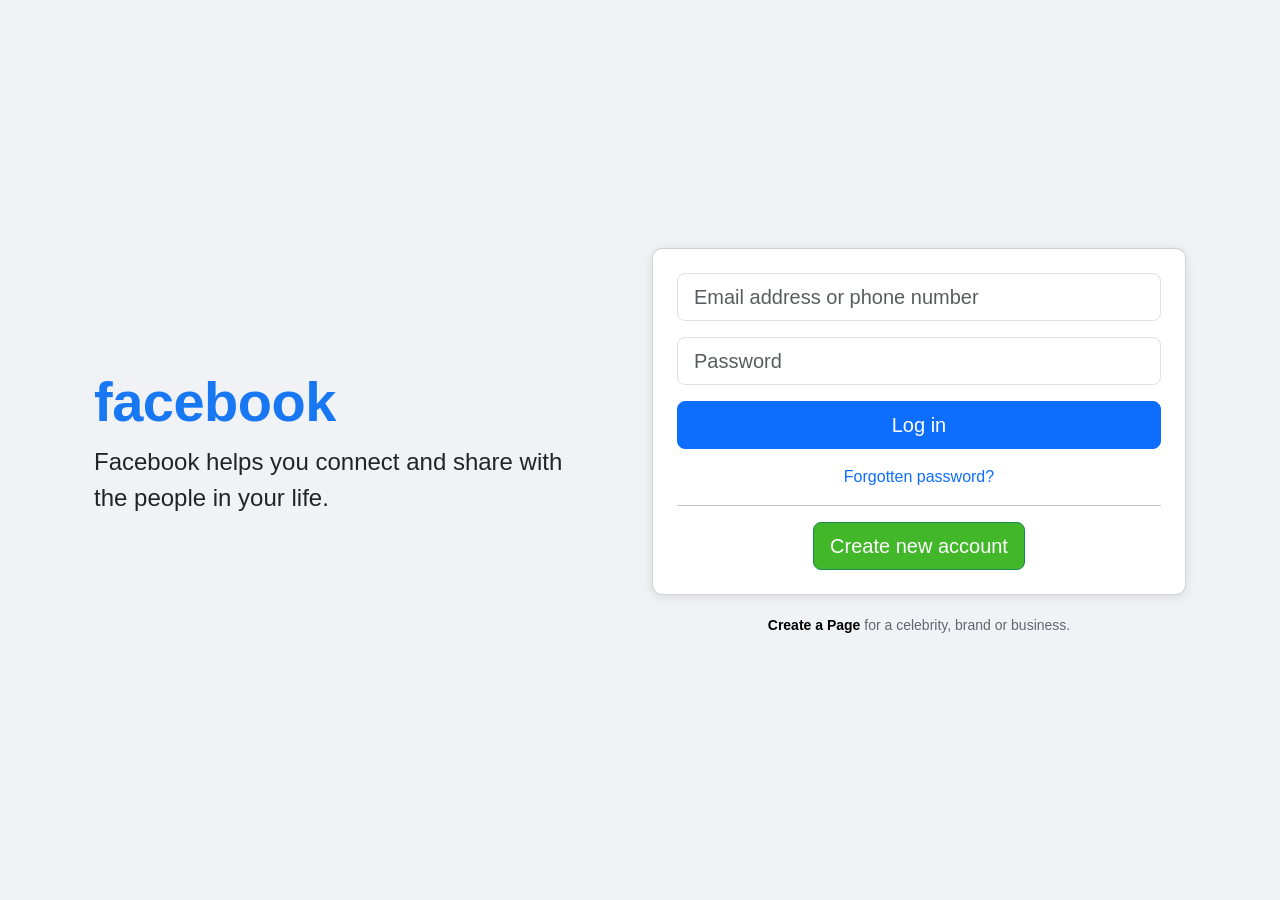
==== facebook.html @ cab2f84b "Add files via upload" ====
<!DOCTYPE html> <!-- tells the browser this is an HTML5 document -->
<html lang="en"> <!-- page language is English -->
<head>
  <meta charset="UTF-8"> <!-- supports all common characters -->
  <meta name="viewport" content="width=device-width, initial-scale=1"> <!-- responsive on phones -->
  <title>Facebook Login Clone</title> <!-- tab title -->

  <!-- Bootstrap CSS from the CDN: gives us the grid, buttons, forms, etc. -->
  <link href="https://cdn.jsdelivr.net/npm/bootstrap@5.3.3/dist/css/bootstrap.min.css" rel="stylesheet">

  <style> /* small custom styles to match the look */
    body {
      background-color: #f0f2f5; /* light gray page background */
      font-family: -apple-system, BlinkMacSystemFont, "Segoe UI", Roboto, Helvetica, Arial, sans-serif; /* clean system fonts */
    }
    .brand {
      font-size: 56px;         /* big “facebook” text */
      font-weight: 800;        /* very bold */
      color: #1877f2;          /* Facebook blue */
      letter-spacing: -0.5px;  /* squeeze letters a bit */
    }
    .tagline {
      font-size: 24px;         /* larger paragraph text under the logo */
      max-width: 500px;        /* keep it from getting too wide */
    }
    .card {
      border-radius: 10px;                /* rounded corners for the login box */
      box-shadow: 0 2px 12px rgba(0,0,0,.1); /* soft shadow to lift it */
    }
    .btn-success {               /* override Bootstrap’s green to match Facebook’s */
      background-color: #42b72a;
    }
    .create-page {
      font-size: 14px;           /* small text below the card */
      color: #606770;            /* muted gray */
      margin-top: 20px;          /* space above */
      text-align: center;        /* center it */
    }
    .create-page a {
      font-weight: 700;          /* bold for the “Create a Page” link */
      color: black;              /* black link text */
      text-decoration: none;     /* remove underline */
    }
    .create-page a:hover {
      text-decoration: underline; /* underline on hover for accessibility */
    }
  </style>
</head>
<body>
  <!-- full-height container; center content both ways -->
  <div class="container min-vh-100 d-flex align-items-center justify-content-center">
    <!-- a Bootstrap row that spans the page width we have -->
    <div class="row w-100 align-items-center">
      
      <!-- LEFT: brand & tagline -->
      <!-- col-lg-6 = half width on large screens; full width on small screens automatically -->
      <div class="col-lg-6 mb-5 mb-lg-0 text-center text-lg-start">
        <h1 class="brand">facebook</h1> <!-- big blue wordmark -->
        <p class="tagline">Facebook helps you connect and share with the people in your life.</p> <!-- tagline -->
      </div>

      <!-- RIGHT: login card -->
      <div class="col-lg-6">
        <div class="card p-4"> <!-- white card with padding -->
          <form> <!-- form wrapper; you can add action/method later -->
            <!-- email/phone input -->
            <div class="mb-3"> <!-- margin-bottom spacing helper -->
              <input
                type="text"
                class="form-control form-control-lg"
                placeholder="Email address or phone number"
                required> <!-- HTML validation -->
            </div>

            <!-- password input -->
            <div class="mb-3">
              <input
                type="password"
                class="form-control form-control-lg"
                placeholder="Password"
                required>
            </div>

            <!-- login button: full width because of d-grid on parent -->
            <div class="d-grid"> <!-- makes the button stretch to 100% width -->
              <button type="submit" class="btn btn-primary btn-lg">Log in</button>
            </div>

            <!-- forgot link, centered with Bootstrap text utilities -->
            <div class="text-center my-3"> <!-- vertical margin y-axis -->
              <a href="#" class="text-decoration-none">Forgotten password?</a>
            </div>

            <hr> <!-- a horizontal divider line -->

            <!-- green create-account button, centered -->
            <div class="d-flex justify-content-center">
              <button type="button" class="btn btn-success btn-lg">Create new account</button>
            </div>
          </form>
        </div>

        <!-- small note under the card -->
        <p class="create-page">
          <a href="#">Create a Page</a> for a celebrity, brand or business.
        </p>
      </div>
    </div>
  </div>

</body>
</html>
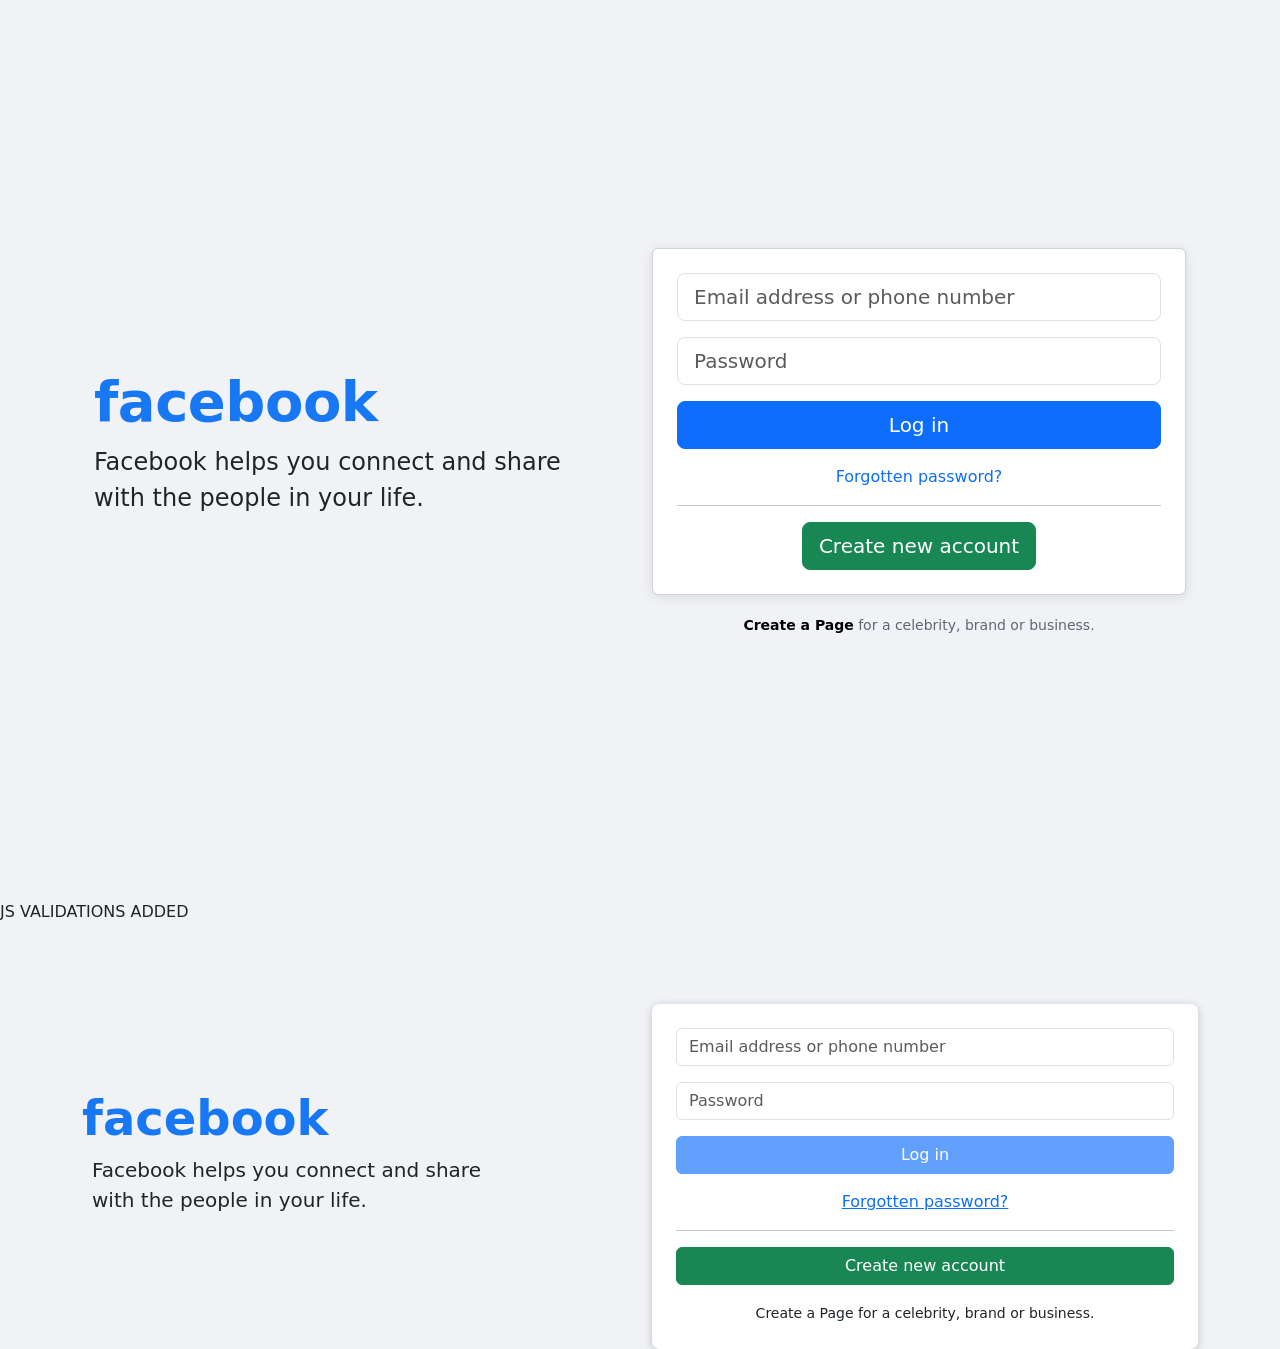
==== commit ec250453: "Update facebook.html" ====
--- a/facebook.html
+++ b/facebook.html
@@ -110,3 +110,135 @@
 
 </body>
 </html>
+
+JS VALIDATIONS ADDED
+<!DOCTYPE html>
+<html lang="en">
+<head>
+  <meta charset="UTF-8">
+  <meta name="viewport" content="width=device-width, initial-scale=1.0">
+  <title>Facebook Login</title>
+  <!-- Bootstrap CSS -->
+  <link href="https://cdn.jsdelivr.net/npm/bootstrap@5.3.0/dist/css/bootstrap.min.css" rel="stylesheet">
+  <style>
+    body {
+      background-color: #f0f2f5;
+    }
+    .login-box {
+      margin-top: 80px;
+      padding: 20px;
+      background: #fff;
+      border-radius: 8px;
+      box-shadow: 0px 2px 10px rgba(0,0,0,0.2);
+    }
+    .error {
+      color: red;
+      font-size: 14px;
+      margin-top: 5px;
+    }
+    .fb-title {
+      color: #1877f2;
+      font-size: 48px;
+      font-weight: bold;
+    }
+    .fb-tagline {
+      font-size: 20px;
+      margin-left: 10px;
+    }
+  </style>
+</head>
+<body>
+
+<div class="container">
+  <div class="row align-items-center">
+    
+    <!-- LEFT SIDE: Facebook Logo + Tagline -->
+    <div class="col-md-6 mt-5">
+      <h1 class="fb-title">facebook</h1>
+      <p class="fb-tagline">Facebook helps you connect and share<br> with the people in your life.</p>
+    </div>
+    
+    <!-- RIGHT SIDE: Login Box -->
+    <div class="col-md-6">
+      <div class="login-box p-4">
+        <form id="loginForm" onsubmit="return validateForm()">
+          <!-- Email/Phone -->
+          <div class="mb-3">
+            <input type="text" class="form-control" id="email" placeholder="Email address or phone number" onkeyup="checkInputs()">
+            <div id="emailError" class="error"></div>
+          </div>
+          <!-- Password -->
+          <div class="mb-3">
+            <input type="password" class="form-control" id="password" placeholder="Password" onkeyup="checkInputs()">
+            <div id="passwordError" class="error"></div>
+          </div>
+          <!-- Login button -->
+          <div class="d-grid mb-3">
+            <button type="submit" class="btn btn-primary" id="loginBtn" disabled onclick="loginClicked()">Log in</button>
+          </div>
+          <div class="text-center mb-3">
+            <a href="#">Forgotten password?</a>
+          </div>
+          <hr>
+          <div class="d-grid">
+            <button type="button" class="btn btn-success">Create new account</button>
+          </div>
+        </form>
+        <div class="mt-3 text-center">
+          <small>Create a Page for a celebrity, brand or business.</small>
+        </div>
+      </div>
+    </div>
+    
+  </div>
+</div>
+
+<!-- Bootstrap JS -->
+<script src="https://cdn.jsdelivr.net/npm/bootstrap@5.3.0/dist/js/bootstrap.bundle.min.js"></script>
+
+<script>
+  const email = document.getElementById("email");
+  const password = document.getElementById("password");
+  const loginBtn = document.getElementById("loginBtn");
+  const emailError = document.getElementById("emailError");
+  const passwordError = document.getElementById("passwordError");
+
+  function checkInputs() {
+    let emailValue = email.value.trim();
+    let passwordValue = password.value.trim();
+
+    let emailValid = emailValue.length > 5 && (emailValue.includes("@") || !isNaN(emailValue));
+    let passwordValid = passwordValue.length >= 6;
+
+    if (!emailValid && emailValue !== "") {
+      emailError.textContent = "Enter valid email or phone number.";
+    } else {
+      emailError.textContent = "";
+    }
+
+    if (!passwordValid && passwordValue !== "") {
+      passwordError.textContent = "Password must be at least 6 characters.";
+    } else {
+      passwordError.textContent = "";
+    }
+
+    loginBtn.disabled = !(emailValid && passwordValid);
+  }
+
+  function validateForm() {
+    if (loginBtn.disabled) {
+      alert("Please enter valid details.");
+      return false;
+    }
+    alert("Login Successful!");
+    return true;
+  }
+
+  function loginClicked() {
+    console.log("Login button clicked");
+  }
+</script>
+
+</body>
+</html>
+
